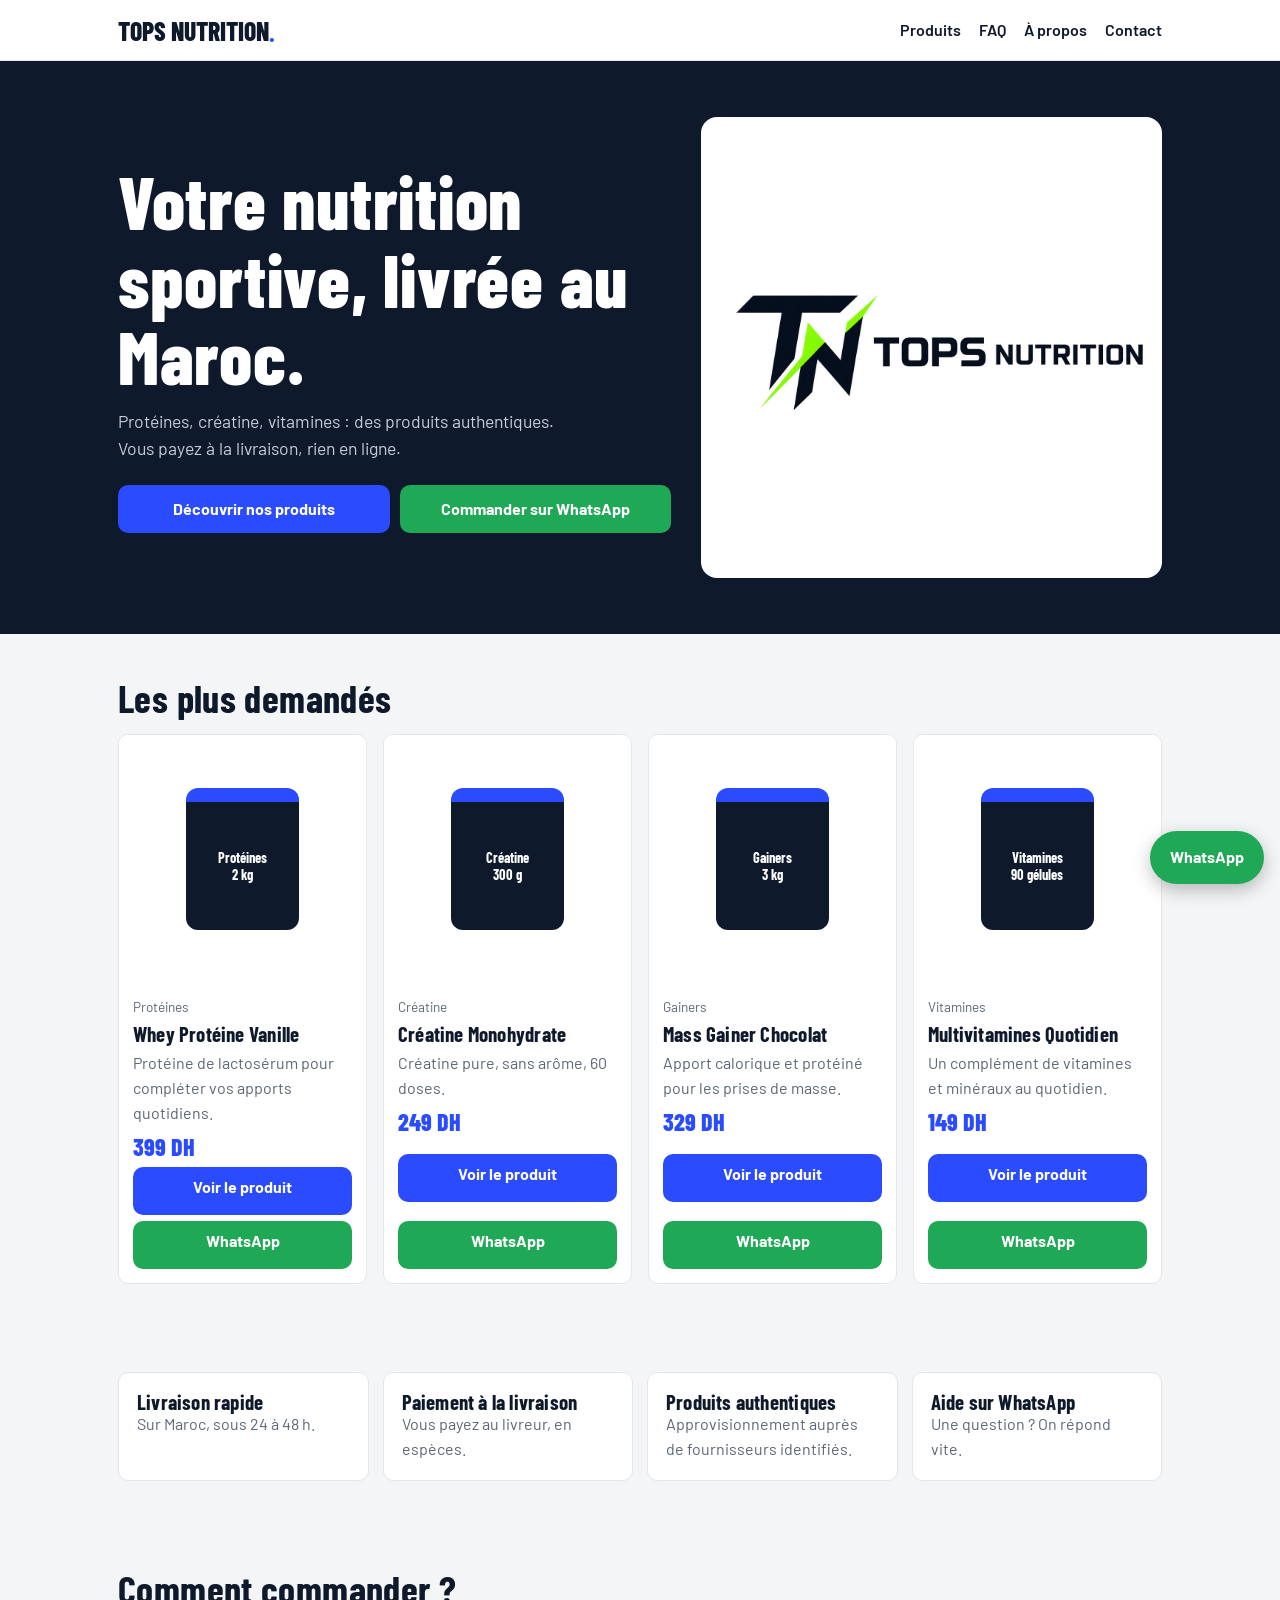
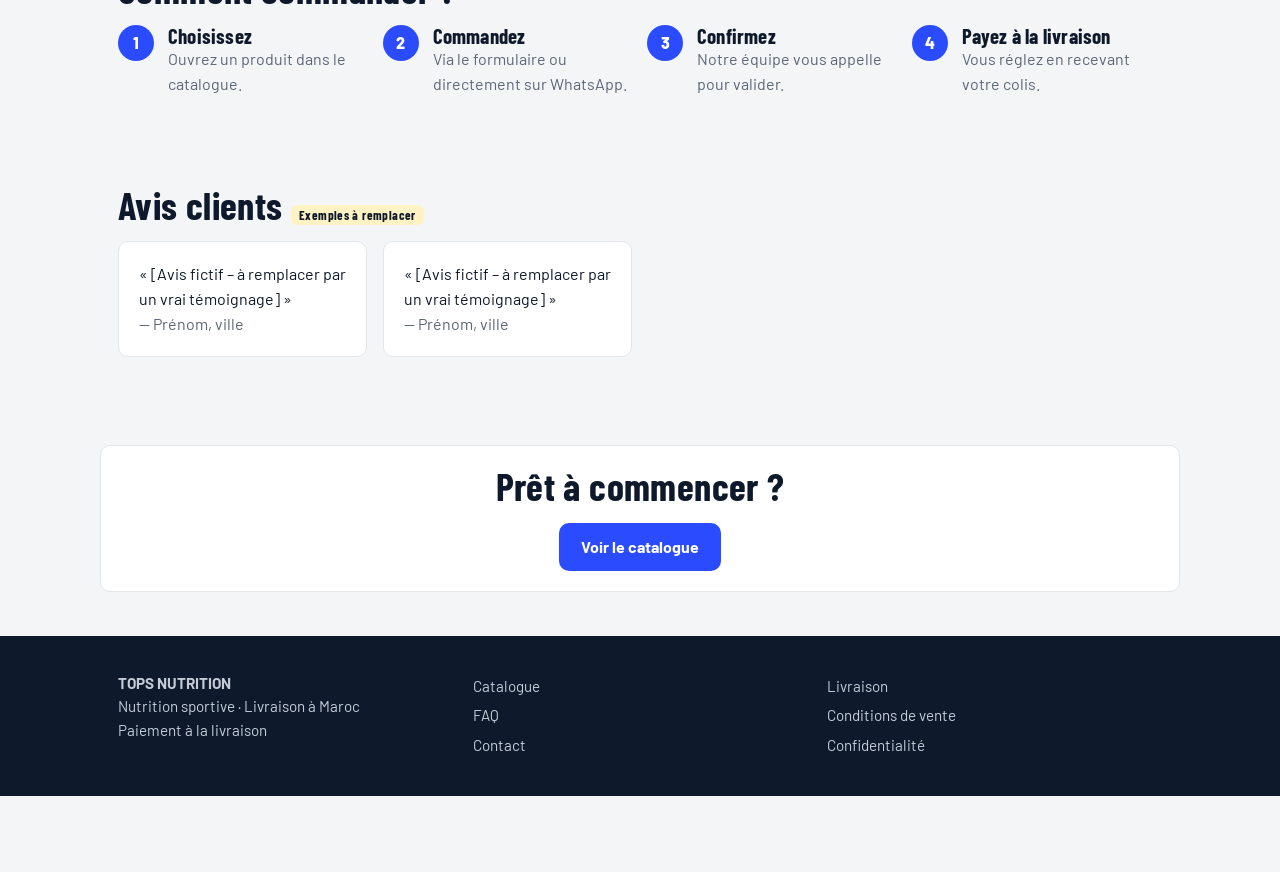
==== index.html @ 994479ea "version 1" ====
<!DOCTYPE html>
<html lang="fr">

<head>
    <meta charset="utf-8">
    <meta name="viewport" content="width=device-width,initial-scale=1">
    <title>Nutrition sportive livrée chez vous</title>
    <link rel="preconnect" href="https://fonts.googleapis.com">
    <link
        href="https://fonts.googleapis.com/css2?family=Barlow:wght@400;600;700&family=Barlow+Condensed:wght@700;800&display=swap"
        rel="stylesheet">
    <link rel="stylesheet" href="css/style.css">
</head>

<body>
    <section class="hero">
        <div class="wrap">
            <div>
                <h1>Votre nutrition sportive, livrée au <span data-city></span>.</h1>
                <p>Protéines, créatine, vitamines : des produits authentiques. Vous payez à la livraison, rien en ligne.
                </p>
                <div class="row"><a class="btn" href="catalogue.html">Découvrir nos produits</a><a class="btn wa"
                        data-wa target="_blank" rel="noopener">Commander sur WhatsApp</a></div>
            </div>
            <div class="ph" style="border-radius:16px">
                <div class="img-thumbnail">
                        <img src="images/logoTops.jpg" alt="" srcset="">
                </div>
                
            </div>
        </div>
    </section>
    <section>
        <div class="wrap">
            <h2>Les plus demandés</h2>
            <div class="grid" id="popular"></div>
        </div>
    </section>
    <section>
        <div class="wrap perks">
            <div>
                <h3>Livraison rapide</h3>
                <p class="mute">Sur <span data-city></span>, sous 24 à 48 h.</p>
            </div>
            <div>
                <h3>Paiement à la livraison</h3>
                <p class="mute">Vous payez au livreur, en espèces.</p>
            </div>
            <div>
                <h3>Produits authentiques</h3>
                <p class="mute">Approvisionnement auprès de fournisseurs identifiés.</p>
            </div>
            <div>
                <h3>Aide sur WhatsApp</h3>
                <p class="mute">Une question ? On répond vite.</p>
            </div>
        </div>
    </section>
    <section>
        <div class="wrap">
            <h2>Comment commander ?</h2>
            <div class="steps">
                <div>
                    <h3>Choisissez</h3>
                    <p class="mute">Ouvrez un produit dans le catalogue.</p>
                </div>
                <div>
                    <h3>Commandez</h3>
                    <p class="mute">Via le formulaire ou directement sur WhatsApp.</p>
                </div>
                <div>
                    <h3>Confirmez</h3>
                    <p class="mute">Notre équipe vous appelle pour valider.</p>
                </div>
                <div>
                    <h3>Payez à la livraison</h3>
                    <p class="mute">Vous réglez en recevant votre colis.</p>
                </div>
            </div>
        </div>
    </section>
    <section>
        <div class="wrap">
            <h2>Avis clients <span class="tag">Exemples à remplacer</span></h2>
            <div class="grid">
                <div class="box">« [Avis fictif – à remplacer par un vrai témoignage] »<p class="mute">— Prénom, ville
                    </p>
                </div>
                <div class="box">« [Avis fictif – à remplacer par un vrai témoignage] »<p class="mute">— Prénom, ville
                    </p>
                </div>
            </div>
        </div>
    </section>
    <section>
        <div class="wrap box" style="text-align:center">
            <h2>Prêt à commencer ?</h2><a class="btn" href="catalogue.html">Voir le catalogue</a>
        </div>
    </section>
    <script src="js/script.js"></script>
</body>

</html>
---- css/style.css ----
/* ===== Variables : modifiez les couleurs ici ===== */
:root {
    --bg: #F4F5F7;
    --card: #fff;
    --ink: #0E1A2B;
    --mute: #5B6676;
    --accent: #2B4BFF;
    --accent-d: #1C36CC;
    --wa: #1FA855;
    --line: #E3E6EB;
    --r: 10px
}

* {
    box-sizing: border-box;
    margin: 0
}

body {
    font: 16px/1.55 Barlow, system-ui, sans-serif;
    color: var(--ink);
    background: var(--bg);
    padding-bottom: 76px
}

h1,
h2,
h3 {
    font-family: "Barlow Condensed", Barlow, sans-serif;
    line-height: 1.05;
    letter-spacing: .01em
}

h1 {
    font-size: clamp(2.6rem, 9vw, 4.6rem);
    font-weight: 800
}

h2 {
    font-size: clamp(1.8rem, 5vw, 2.4rem);
    font-weight: 700;
    margin-bottom: 1rem
}

h3 {
    font-size: 1.3rem;
    font-weight: 700
}

a {
    color: inherit
}

.wrap {
    max-width: 1080px;
    margin: auto;
    padding: 0 18px
}

section {
    padding: 44px 0
}

.mute {
    color: var(--mute)
}

header {
    background: #fff;
    border-bottom: 1px solid var(--line);
    position: sticky;
    top: 0;
    z-index: 5
}

header .wrap {
    display: flex;
    align-items: center;
    justify-content: space-between;
    height: 60px
}

.logo {
    font: 800 1.6rem "Barlow Condensed";
    text-decoration: none
}

.logo b {
    color: var(--accent)
}

nav {
    display: flex;
    gap: 18px;
    font-weight: 600
}

nav a {
    text-decoration: none
}

@media(max-width:640px) {
    nav a:nth-child(n+3) {
        display: none
    }
}

.btn {
    display: inline-block;
    padding: 14px 22px;
    border-radius: var(--r);
    font-weight: 700;
    text-decoration: none;
    border: 0;
    cursor: pointer;
    font: 700 1rem Barlow;
    background: var(--accent);
    color: #fff;
    text-align: center;
    min-height: 48px
}

.btn:hover {
    background: var(--accent-d)
}

.btn.wa {
    background: var(--wa)
}

.btn.wa:hover {
    background: #178a45
}

.btn.ghost {
    background: #fff;
    color: var(--ink);
    border: 1.5px solid var(--ink)
}

.row {
    display: flex;
    gap: 10px;
    flex-wrap: wrap
}

.row .btn {
    flex: 1 1 200px
}

.hero {
    background: var(--ink);
    color: #fff;
    padding: 56px 0
}

.hero .wrap {
    display: grid;
    gap: 30px;
    align-items: center
}

@media(min-width:800px) {
    .hero .wrap {
        grid-template-columns: 1.2fr 1fr
    }
}

.hero p {
    color: #C5CCD8;
    margin: 14px 0 22px;
    max-width: 46ch;
    font-size: 1.1rem
}

.hero .ghost {
    background: transparent;
    color: #fff;
    border-color: #fff
}

.grid {
    display: grid;
    gap: 16px;
    grid-template-columns: repeat(auto-fill, minmax(230px, 1fr))
}

.card {
    background: var(--card);
    border: 1px solid var(--line);
    border-radius: var(--r);
    overflow: hidden;
    display: flex;
    flex-direction: column
}

.card .b {
    padding: 14px;
    display: flex;
    flex-direction: column;
    gap: 6px;
    flex: 1
}

.card .b .btn {
    margin-top: auto;
    padding: 10px
}

.cat {
    font-size: .85rem;
    color: var(--mute)
}

.price {
    font: 800 1.5rem "Barlow Condensed";
    color: var(--accent)
}

/* Visuel produit (remplacez par <img> quand vous avez les photos) */
.ph {
    aspect-ratio: 1;
    display: grid;
    place-items: center;
    background: white;
}

.ph img {
    width: 100%;
    height: 100%;
    object-fit: cover
}

.tub {
    width: 46%;
    aspect-ratio: .8;
    background: var(--ink);
    border-radius: 12px;
    border-top: 14px solid var(--accent);
    display: grid;
    place-items: center;
    color: #fff;
    text-align: center;
    font: 700 .9rem "Barlow Condensed";
    padding: 6px
}

.perks {
    display: grid;
    gap: 14px;
    grid-template-columns: repeat(auto-fit, minmax(200px, 1fr))
}

.perks div {
    background: #fff;
    border-radius: var(--r);
    padding: 18px;
    border: 1px solid var(--line)
}

.steps {
    display: grid;
    gap: 14px;
    grid-template-columns: repeat(auto-fit, minmax(220px, 1fr));
    counter-reset: s
}

.steps div {
    counter-increment: s;
    padding-left: 50px;
    position: relative
}

.steps div:before {
    content: counter(s);
    position: absolute;
    left: 0;
    top: 0;
    width: 36px;
    height: 36px;
    border-radius: 50%;
    background: var(--accent);
    color: #fff;
    display: grid;
    place-items: center;
    font-weight: 800
}

.tag {
    font-size: .8rem;
    background: #FFF3C4;
    padding: 2px 8px;
    border-radius: 6px
}

.filters {
    display: flex;
    gap: 8px;
    overflow-x: auto;
    padding-bottom: 6px;
    margin: 14px 0
}

.chip {
    padding: 8px 16px;
    border-radius: 99px;
    border: 1.5px solid var(--line);
    background: #fff;
    cursor: pointer;
    white-space: nowrap;
    font: 600 .95rem Barlow
}

.chip.on {
    background: var(--ink);
    color: #fff;
    border-color: var(--ink)
}

input,
select,
textarea {
    width: 100%;
    padding: 13px;
    border: 1.5px solid var(--line);
    border-radius: var(--r);
    font: inherit;
    background: #fff
}

input:focus,
select:focus,
textarea:focus {
    outline: 2px solid var(--accent);
    border-color: var(--accent)
}

label {
    display: block;
    font-weight: 600;
    margin: 12px 0 4px
}

.two {
    display: grid;
    gap: 30px
}

@media(min-width:800px) {
    .two {
        grid-template-columns: 1fr 1fr
    }
}

.box {
    background: #fff;
    border: 1px solid var(--line);
    border-radius: var(--r);
    padding: 20px
}

.recap p {
    display: flex;
    justify-content: space-between;
    padding: 6px 0;
    border-bottom: 1px solid var(--line)
}

.recap .tot {
    font-weight: 800;
    font-size: 1.2rem;
    border: 0
}

.cod {
    background: #E7F6EC;
    color: #0F6B33;
    padding: 12px;
    border-radius: var(--r);
    font-weight: 600;
    margin: 12px 0
}

.qty {
    display: inline-flex;
    border: 1.5px solid var(--line);
    border-radius: var(--r);
    background: #fff
}

.qty button {
    width: 44px;
    border: 0;
    background: none;
    font-size: 1.3rem;
    cursor: pointer
}

.qty span {
    min-width: 36px;
    text-align: center;
    align-self: center;
    font-weight: 700
}

.ok {
    width: 84px;
    height: 84px;
    border-radius: 50%;
    background: var(--wa);
    color: #fff;
    display: grid;
    place-items: center;
    font-size: 2.8rem;
    margin: 0 auto 18px;
    animation: pop .5s
}

@keyframes pop {
    from {
        transform: scale(.4);
        opacity: 0
    }
}

@media(prefers-reduced-motion:reduce) {
    * {
        animation: none !important
    }
}

details {
    background: #fff;
    border: 1px solid var(--line);
    border-radius: var(--r);
    padding: 14px 18px;
    margin-bottom: 10px
}

summary {
    font-weight: 700;
    cursor: pointer
}

footer {
    background: var(--ink);
    color: #C5CCD8;
    padding: 36px 0;
    font-size: .95rem
}

footer .wrap {
    display: grid;
    gap: 20px;
    grid-template-columns: repeat(auto-fit, minmax(200px, 1fr))
}

footer a {
    display: block;
    text-decoration: none;
    padding: 3px 0
}

.fab {
    position: fixed;
    right: 16px;
    bottom: 16px;
    z-index: 9;
    background: var(--wa);
    color: #fff;
    border-radius: 99px;
    padding: 14px 20px;
    font-weight: 700;
    text-decoration: none;
    box-shadow: 0 6px 18px rgba(0, 0, 0, .25)
}

:focus-visible {
    outline: 3px solid var(--accent);
    outline-offset: 2px
}
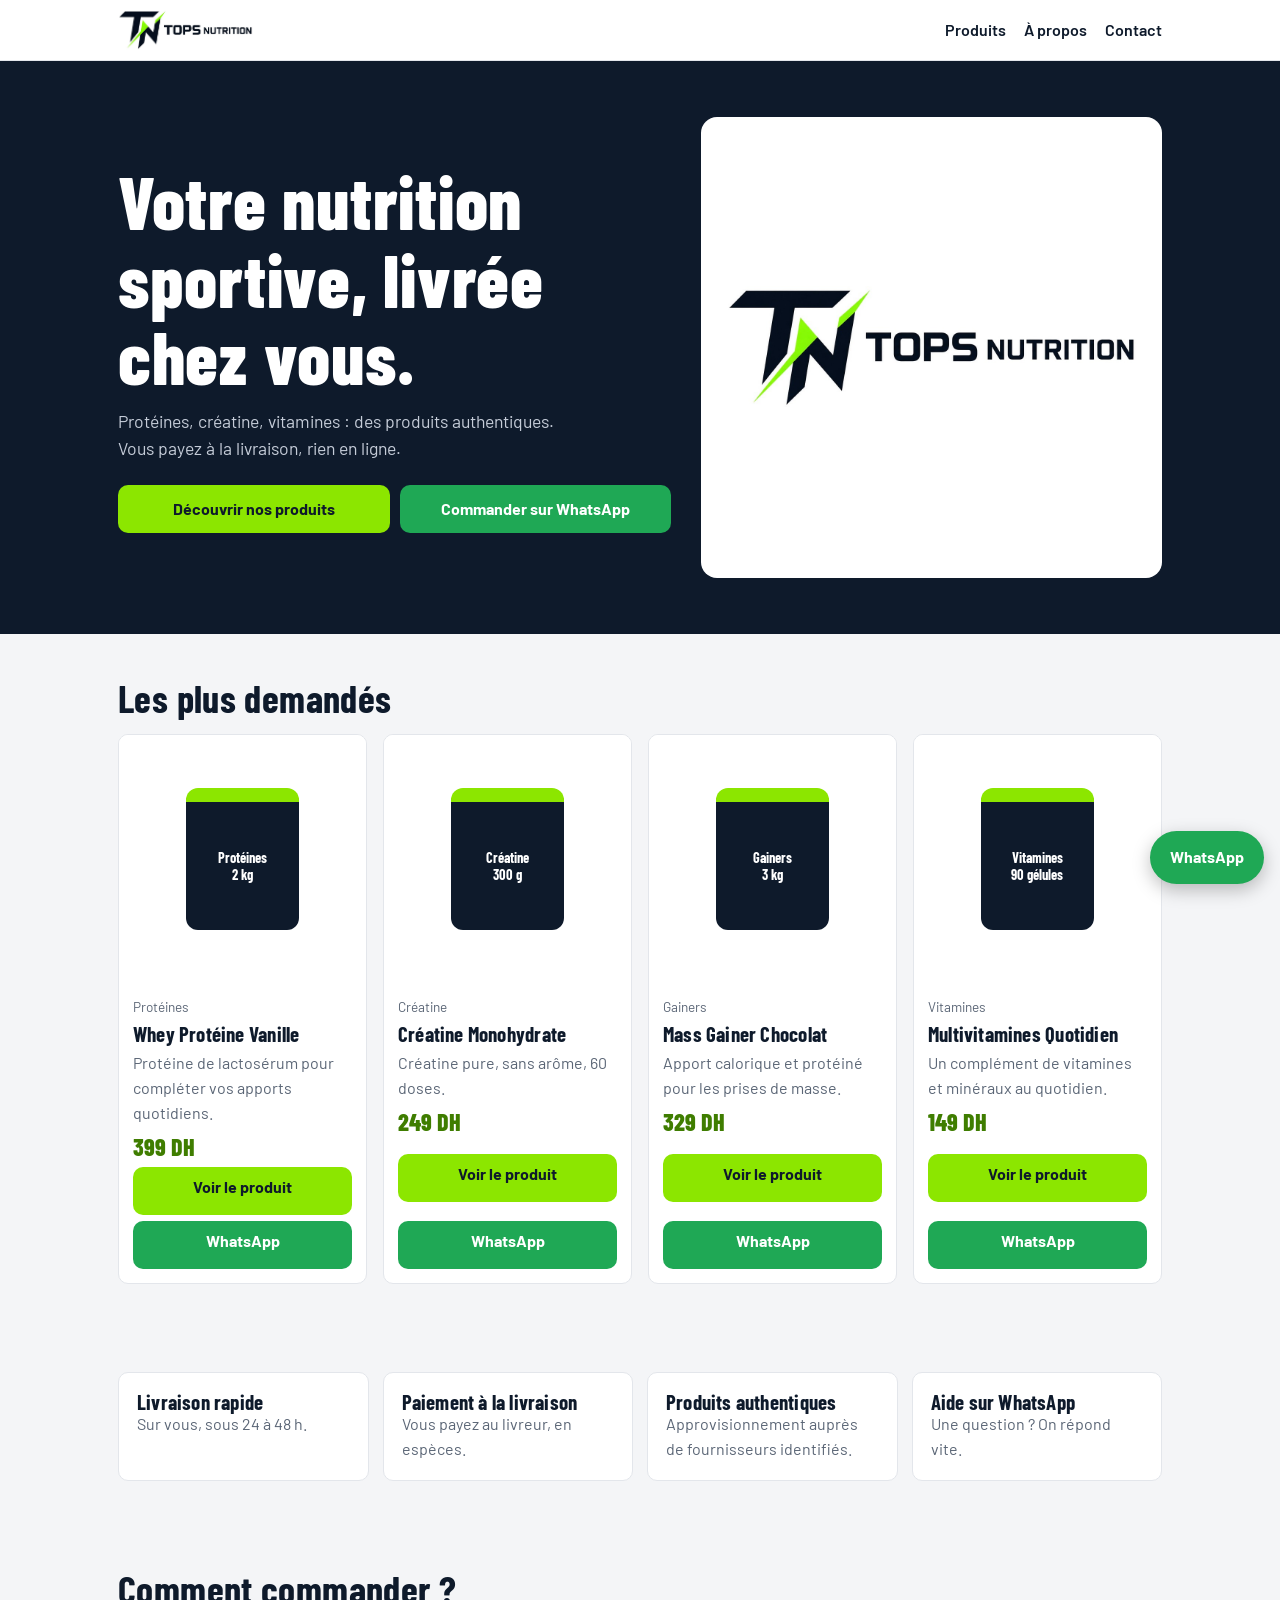
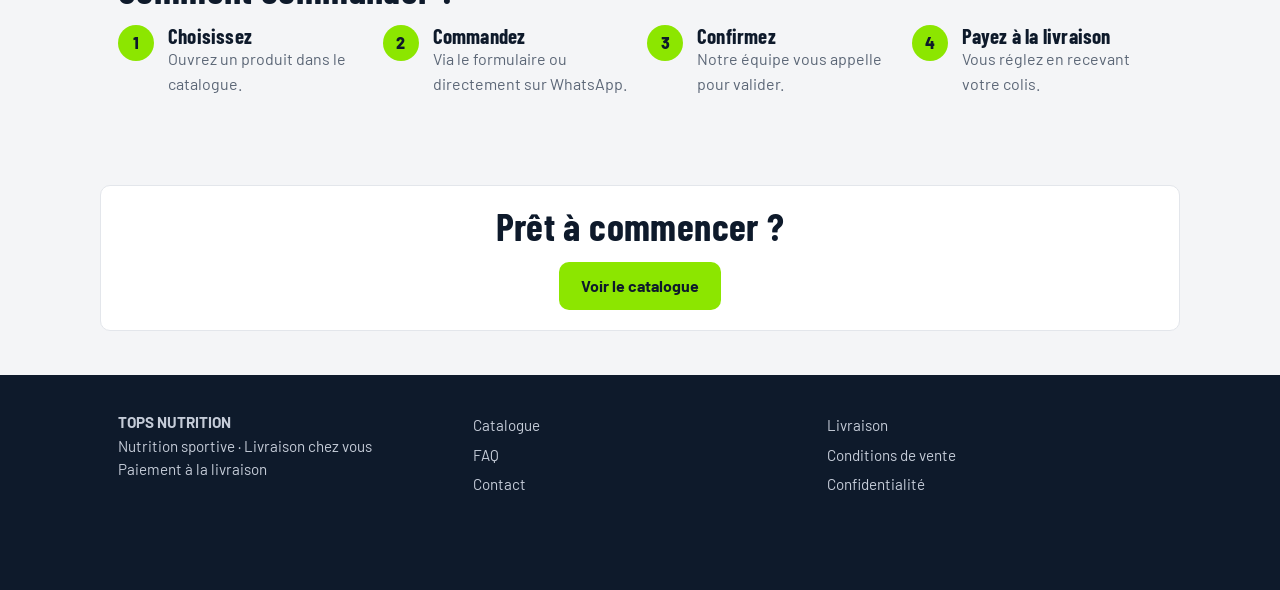
==== commit ef5e4bda: "version3" ====
--- a/index.html
+++ b/index.html
@@ -1,103 +1,110 @@
-<!DOCTYPE html>
+<!doctype html>
 <html lang="fr">
-
-<head>
-    <meta charset="utf-8">
-    <meta name="viewport" content="width=device-width,initial-scale=1">
-    <title>Nutrition sportive livrée chez vous</title>
-    <link rel="preconnect" href="https://fonts.googleapis.com">
+  <head>
+    <meta charset="utf-8" />
+    <meta name="viewport" content="width=device-width,initial-scale=1" />
+    <title>Tops Nutrition</title>
+    <link rel="preconnect" href="https://fonts.googleapis.com" />
     <link
-        href="https://fonts.googleapis.com/css2?family=Barlow:wght@400;600;700&family=Barlow+Condensed:wght@700;800&display=swap"
-        rel="stylesheet">
-    <link rel="stylesheet" href="css/style.css">
-</head>
-
-<body>
+      href="https://fonts.googleapis.com/css2?family=Barlow:wght@400;600;700&family=Barlow+Condensed:wght@700;800&display=swap"
+      rel="stylesheet"
+    />
+    <link rel="stylesheet" href="css/style.css" />
+  </head>
+  <body>
     <section class="hero">
-        <div class="wrap">
-            <div>
-                <h1>Votre nutrition sportive, livrée au <span data-city></span>.</h1>
-                <p>Protéines, créatine, vitamines : des produits authentiques. Vous payez à la livraison, rien en ligne.
-                </p>
-                <div class="row"><a class="btn" href="catalogue.html">Découvrir nos produits</a><a class="btn wa"
-                        data-wa target="_blank" rel="noopener">Commander sur WhatsApp</a></div>
-            </div>
-            <div class="ph" style="border-radius:16px">
-                <div class="img-thumbnail">
-                        <img src="images/logoTops.jpg" alt="" srcset="">
-                </div>
-                
-            </div>
+      <div class="wrap">
+        <div>
+          <h1>Votre nutrition sportive, livrée chez <span data-city></span>.</h1>
+          <p>
+            Protéines, créatine, vitamines : des produits authentiques. Vous
+            payez à la livraison, rien en ligne.
+          </p>
+          <div class="row">
+            <a class="btn" href="catalogue.html">Découvrir nos produits</a
+            ><a class="btn wa" data-wa target="_blank" rel="noopener"
+              >Commander sur WhatsApp</a
+            >
+          </div>
         </div>
+        <div class="ph" style="border-radius: 16px">
+          <img src="images/logo.jpg" alt="TOPS Nutrition" style="object-fit:contain;padding:24px">
+        </div>
+      </div>
     </section>
     <section>
-        <div class="wrap">
-            <h2>Les plus demandés</h2>
-            <div class="grid" id="popular"></div>
-        </div>
+      <div class="wrap">
+        <h2>Les plus demandés</h2>
+        <div class="grid" id="popular"></div>
+      </div>
     </section>
     <section>
-        <div class="wrap perks">
-            <div>
-                <h3>Livraison rapide</h3>
-                <p class="mute">Sur <span data-city></span>, sous 24 à 48 h.</p>
-            </div>
-            <div>
-                <h3>Paiement à la livraison</h3>
-                <p class="mute">Vous payez au livreur, en espèces.</p>
-            </div>
-            <div>
-                <h3>Produits authentiques</h3>
-                <p class="mute">Approvisionnement auprès de fournisseurs identifiés.</p>
-            </div>
-            <div>
-                <h3>Aide sur WhatsApp</h3>
-                <p class="mute">Une question ? On répond vite.</p>
-            </div>
+      <div class="wrap perks">
+        <div>
+          <h3>Livraison rapide</h3>
+          <p class="mute">Sur <span data-city></span>, sous 24 à 48 h.</p>
         </div>
+        <div>
+          <h3>Paiement à la livraison</h3>
+          <p class="mute">Vous payez au livreur, en espèces.</p>
+        </div>
+        <div>
+          <h3>Produits authentiques</h3>
+          <p class="mute">
+            Approvisionnement auprès de fournisseurs identifiés.
+          </p>
+        </div>
+        <div>
+          <h3>Aide sur WhatsApp</h3>
+          <p class="mute">Une question ? On répond vite.</p>
+        </div>
+      </div>
     </section>
     <section>
-        <div class="wrap">
-            <h2>Comment commander ?</h2>
-            <div class="steps">
-                <div>
-                    <h3>Choisissez</h3>
-                    <p class="mute">Ouvrez un produit dans le catalogue.</p>
-                </div>
-                <div>
-                    <h3>Commandez</h3>
-                    <p class="mute">Via le formulaire ou directement sur WhatsApp.</p>
-                </div>
-                <div>
-                    <h3>Confirmez</h3>
-                    <p class="mute">Notre équipe vous appelle pour valider.</p>
-                </div>
-                <div>
-                    <h3>Payez à la livraison</h3>
-                    <p class="mute">Vous réglez en recevant votre colis.</p>
-                </div>
-            </div>
+      <div class="wrap">
+        <h2>Comment commander ?</h2>
+        <div class="steps">
+          <div>
+            <h3>Choisissez</h3>
+            <p class="mute">Ouvrez un produit dans le catalogue.</p>
+          </div>
+          <div>
+            <h3>Commandez</h3>
+            <p class="mute">Via le formulaire ou directement sur WhatsApp.</p>
+          </div>
+          <div>
+            <h3>Confirmez</h3>
+            <p class="mute">Notre équipe vous appelle pour valider.</p>
+          </div>
+          <div>
+            <h3>Payez à la livraison</h3>
+            <p class="mute">Vous réglez en recevant votre colis.</p>
+          </div>
         </div>
+      </div>
     </section>
+    <!-- <section>
+      <div class="wrap">
+        <h2>Avis clients <span class="tag">Exemples à remplacer</span></h2>
+        <div class="grid">
+          <div class="box">
+            « [Avis fictif – à remplacer par un vrai témoignage] »
+            <p class="mute">— Prénom, ville</p>
+          </div>
+          <div class="box">
+            « [Avis fictif – à remplacer par un vrai témoignage] »
+            <p class="mute">— Prénom, ville</p>
+          </div>
+        </div>
+      </div>
+    </section> -->
     <section>
-        <div class="wrap">
-            <h2>Avis clients <span class="tag">Exemples à remplacer</span></h2>
-            <div class="grid">
-                <div class="box">« [Avis fictif – à remplacer par un vrai témoignage] »<p class="mute">— Prénom, ville
-                    </p>
-                </div>
-                <div class="box">« [Avis fictif – à remplacer par un vrai témoignage] »<p class="mute">— Prénom, ville
-                    </p>
-                </div>
-            </div>
-        </div>
+      <div class="wrap box" style="text-align: center">
+        <h2>Prêt à commencer ?</h2>
+        <a class="btn" href="catalogue.html">Voir le catalogue</a>
+      </div>
     </section>
-    <section>
-        <div class="wrap box" style="text-align:center">
-            <h2>Prêt à commencer ?</h2><a class="btn" href="catalogue.html">Voir le catalogue</a>
-        </div>
-    </section>
+    <script src="js/products.js"></script>
     <script src="js/script.js"></script>
-</body>
-
-</html>+  </body>
+</html>
--- a/css/style.css
+++ b/css/style.css
@@ -4,8 +4,9 @@
     --card: #fff;
     --ink: #0E1A2B;
     --mute: #5B6676;
-    --accent: #2B4BFF;
-    --accent-d: #1C36CC;
+    --accent: #8CE600;
+    --accent-d: #74C200;
+    --accent-t: #3F7D00;
     --wa: #1FA855;
     --line: #E3E6EB;
     --r: 10px
@@ -20,7 +21,11 @@
     font: 16px/1.55 Barlow, system-ui, sans-serif;
     color: var(--ink);
     background: var(--bg);
-    padding-bottom: 76px
+
+    min-height: 100vh;
+    min-height: 100dvh;
+    display: flex;
+    flex-direction: column;
 }
 
 h1,
@@ -115,7 +120,7 @@
     cursor: pointer;
     font: 700 1rem Barlow;
     background: var(--accent);
-    color: #fff;
+    color: var(--ink);
     text-align: center;
     min-height: 48px
 }
@@ -125,7 +130,8 @@
 }
 
 .btn.wa {
-    background: var(--wa)
+    background: var(--wa);
+    color: #fff
 }
 
 .btn.wa:hover {
@@ -214,7 +220,7 @@
 
 .price {
     font: 800 1.5rem "Barlow Condensed";
-    color: var(--accent)
+    color: var(--accent-t)
 }
 
 /* Visuel produit (remplacez par <img> quand vous avez les photos) */
@@ -280,7 +286,7 @@
     height: 36px;
     border-radius: 50%;
     background: var(--accent);
-    color: #fff;
+    color: var(--ink);
     display: grid;
     place-items: center;
     font-weight: 800
@@ -331,8 +337,8 @@
 input:focus,
 select:focus,
 textarea:focus {
-    outline: 2px solid var(--accent);
-    border-color: var(--accent)
+    outline: 2px solid var(--accent-t);
+    border-color: var(--accent-t)
 }
 
 label {
@@ -446,7 +452,10 @@
     background: var(--ink);
     color: #C5CCD8;
     padding: 36px 0;
-    font-size: .95rem
+    font-size: .95rem;
+    margin-top: auto;
+    padding-bottom: 90px;
+
 }
 
 footer .wrap {
@@ -476,6 +485,11 @@
 }
 
 :focus-visible {
-    outline: 3px solid var(--accent);
+    outline: 3px solid var(--accent-t);
     outline-offset: 2px
-}+}
+.logo-img {
+    height: 40px;
+    width: auto;
+    display: block
+}
